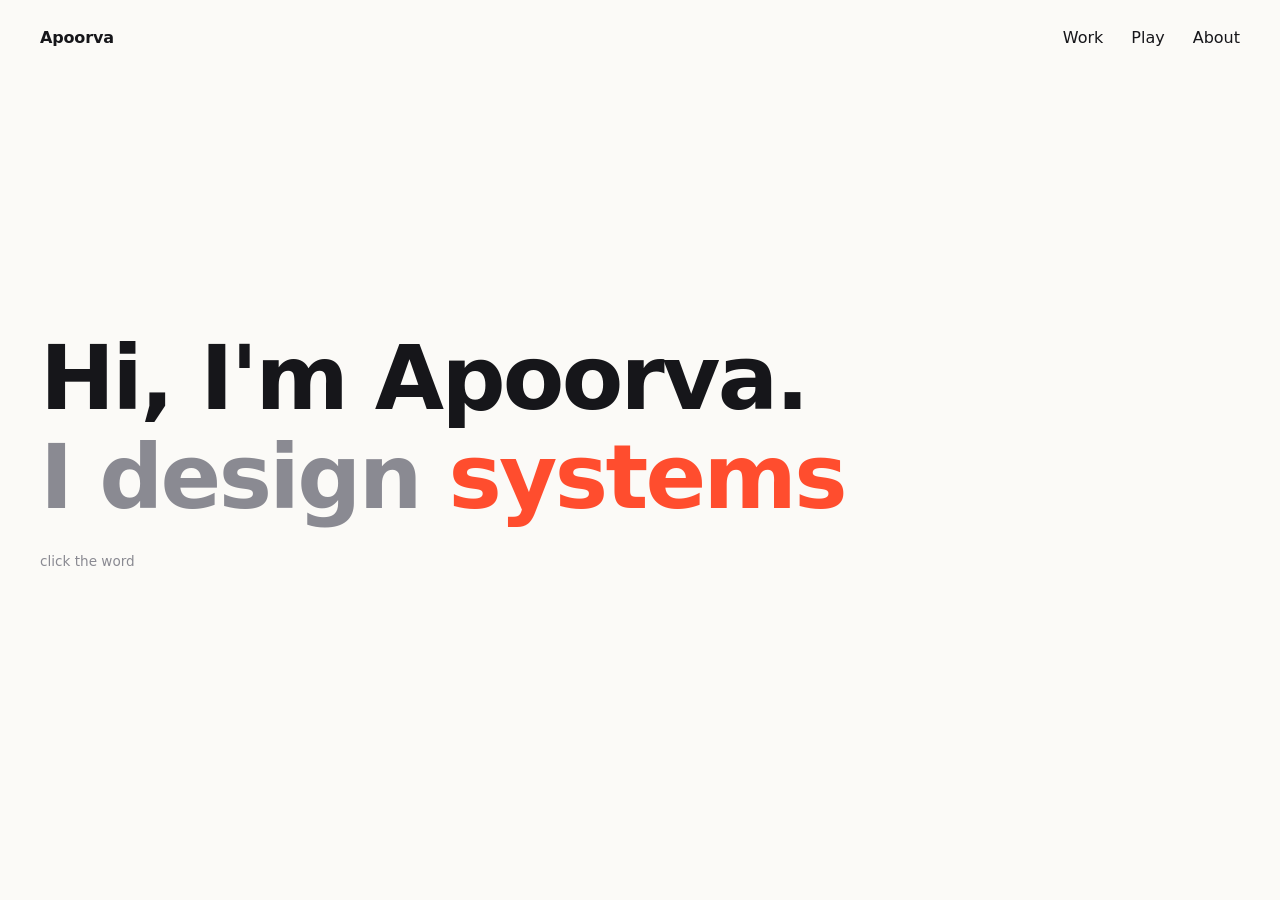
==== index.html @ 8e86af6f "Add files via upload" ====
<!doctype html>
<html lang="en">
<head>
  <meta charset="utf-8">
  <meta name="viewport" content="width=device-width, initial-scale=1">
  <title>Apoorva</title>
  <link rel="stylesheet" href="style.css">
</head>
<body>
  <header class="nav">
    <a class="logo" href="index.html">Apoorva</a>
    <nav>
      <a href="work.html">Work</a>
      <a href="play.html">Play</a>
      <a href="about.html">About</a>
    </nav>
  </header>

  <main class="hero">
    <h1>Hi, I'm Apoorva.</h1>
    <p class="line">
      I design
      <button id="word" class="word" type="button" aria-live="polite" title="Click to change">systems</button>
    </p>
    <p class="hint">click the word</p>
  </main>

  <script src="script.js"></script>
</body>
</html>
---- style.css ----
:root {
  --bg: #fbfaf7;
  --fg: #16161a;
  --muted: #8a8a92;
  --accent: #ff4d2e;
}

@media (prefers-color-scheme: dark) {
  :root {
    --bg: #121214;
    --fg: #f3f1ec;
    --muted: #77777f;
  }
}

* { box-sizing: border-box; margin: 0; padding: 0; }

body {
  background: var(--bg);
  color: var(--fg);
  font-family: "Inter", system-ui, -apple-system, "Helvetica Neue", sans-serif;
  min-height: 100vh;
}

.nav {
  position: fixed;
  top: 0; left: 0; right: 0;
  display: flex;
  justify-content: space-between;
  align-items: center;
  padding: 28px 40px;
  z-index: 10;
}

.logo {
  font-weight: 600;
  letter-spacing: -0.01em;
  color: var(--fg);
  text-decoration: none;
}

.nav nav { display: flex; gap: 28px; }

.nav nav a {
  color: var(--fg);
  text-decoration: none;
  font-size: 1rem;
  position: relative;
}

.nav nav a::after {
  content: "";
  position: absolute;
  left: 0; bottom: -4px;
  width: 100%; height: 2px;
  background: var(--accent);
  transform: scaleX(0);
  transform-origin: left;
  transition: transform .25s ease;
}

.nav nav a:hover::after,
.nav nav a[aria-current="page"]::after { transform: scaleX(1); }

/* Home */
.hero {
  min-height: 100vh;
  display: flex;
  flex-direction: column;
  justify-content: center;
  padding: 0 40px;
}

.hero h1 {
  font-size: clamp(2.4rem, 7vw, 6rem);
  font-weight: 600;
  letter-spacing: -0.03em;
  line-height: 1.05;
}

.line {
  font-size: clamp(2.4rem, 7vw, 6rem);
  font-weight: 600;
  letter-spacing: -0.03em;
  line-height: 1.15;
  color: var(--muted);
}

.word {
  font: inherit;
  letter-spacing: inherit;
  color: var(--accent);
  background: none;
  border: 0;
  cursor: pointer;
  padding: 0;
  display: inline-block;
  transition: opacity .18s ease, transform .18s ease;
}

.word.out { opacity: 0; transform: translateY(-0.25em); }
.word:focus-visible { outline: 2px solid var(--accent); outline-offset: 6px; }

.hint {
  margin-top: 24px;
  font-size: .85rem;
  color: var(--muted);
}

/* Inner pages */
.page {
  min-height: 100vh;
  padding: 140px 40px 80px;
  max-width: 960px;
}

.page h1 {
  font-size: clamp(2rem, 5vw, 3.5rem);
  font-weight: 600;
  letter-spacing: -0.03em;
  margin-bottom: 24px;
}

.page p { color: var(--muted); font-size: 1.1rem; line-height: 1.6; max-width: 56ch; }

@media (max-width: 600px) {
  .nav { padding: 20px; }
  .nav nav { gap: 18px; }
  .hero, .page { padding-left: 20px; padding-right: 20px; }
}
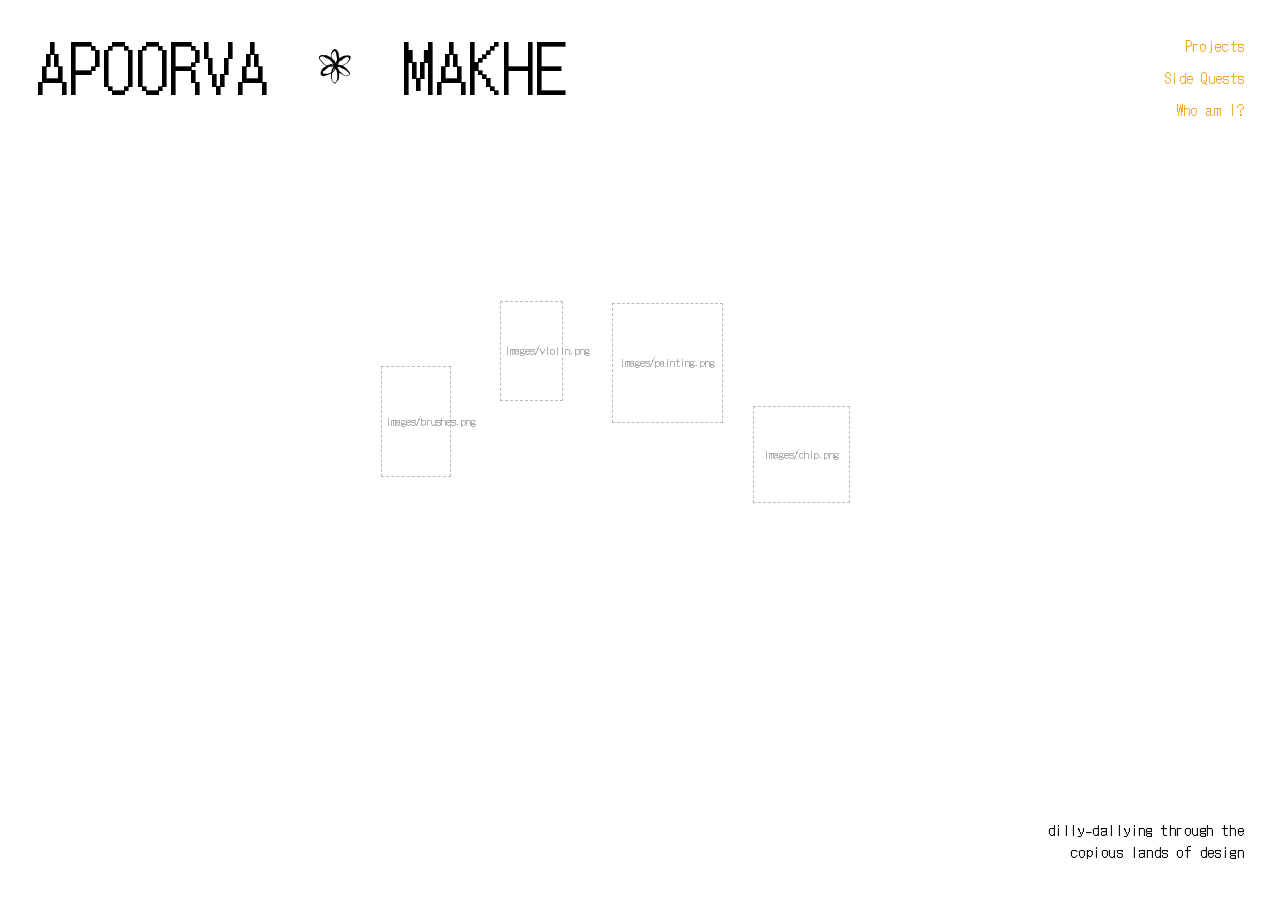
==== commit c384baca: "Add files via upload" ====
--- a/index.html
+++ b/index.html
@@ -3,28 +3,57 @@
 <head>
   <meta charset="utf-8">
   <meta name="viewport" content="width=device-width, initial-scale=1">
-  <title>Apoorva</title>
-  <link rel="stylesheet" href="style.css">
+  <title>Apoorva Makhe</title>
+  <link rel="preconnect" href="https://fonts.googleapis.com">
+  <link rel="preconnect" href="https://fonts.gstatic.com" crossorigin>
+  <link href="https://fonts.googleapis.com/css2?family=DotGothic16&display=swap" rel="stylesheet">
+  <link rel="stylesheet" href="home.css">
+  <link rel="stylesheet" href="grid.css">
 </head>
-<body>
-  <header class="nav">
-    <a class="logo" href="index.html">Apoorva</a>
-    <nav>
-      <a href="work.html">Work</a>
-      <a href="play.html">Play</a>
-      <a href="about.html">About</a>
+<body class="home home-page">
+  <header class="top">
+    <h1 class="name" aria-label="Apoorva Makhe">
+      <span>APOORVA</span>
+      <svg class="flower" viewBox="0 0 100 100" aria-hidden="true">
+        <g fill="currentColor">
+          <path fill-rule="evenodd" d="M48.3 9.2 L53.9 13.0 L57.4 19.2 L59.2 33.4 L58.1 43.9 L53.5 50.2 L46.2 48.3 L42.5 44.3 L38.8 34.5 L38.9 21.9 L42.0 14.3Z M44.5 17.1 L40.4 22.5 L40.5 34.0 L43.9 42.8 L46.4 46.9 L52.8 47.1 L53.7 40.2 L53.6 32.4 L51.9 22.8 L50.8 18.3 L48.5 13.9Z"/>
+          <path fill-rule="evenodd" d="M86.7 27.4 L86.8 33.9 L79.6 44.1 L68.7 50.1 L59.6 52.6 L53.1 53.0 L48.2 47.2 L52.4 38.8 L59.6 31.6 L70.6 26.2 L81.4 24.9Z M76.9 29.6 L71.4 32.6 L64.6 37.6 L58.0 40.9 L51.9 45.7 L55.1 51.1 L60.0 51.0 L68.3 48.9 L78.3 43.1 L83.5 34.8 L81.9 30.4Z"/>
+          <path fill-rule="evenodd" d="M85.1 72.8 L79.4 75.5 L70.9 74.6 L58.3 66.9 L50.7 60.0 L49.7 52.1 L51.1 47.6 L59.2 48.2 L69.3 51.4 L78.2 58.8 L85.0 67.1Z M81.3 67.1 L74.7 61.1 L66.9 57.1 L60.4 54.3 L57.0 52.8 L54.9 55.0 L56.2 58.7 L60.7 64.8 L71.0 73.0 L78.3 74.3 L83.9 72.0Z"/>
+          <path fill-rule="evenodd" d="M49.1 94.7 L41.4 89.4 L39.5 80.4 L39.0 70.5 L41.2 58.7 L45.9 52.4 L52.4 52.0 L57.4 58.9 L59.4 68.4 L58.3 83.6 L53.6 89.4Z M52.6 87.7 L54.6 81.4 L54.2 69.1 L52.5 62.5 L51.2 58.8 L46.7 57.2 L44.2 61.2 L41.5 70.7 L41.5 79.6 L42.3 88.4 L49.1 92.3Z"/>
+          <path fill-rule="evenodd" d="M14.3 74.1 L13.7 66.7 L18.8 56.9 L29.9 50.1 L38.3 46.4 L48.0 48.5 L52.2 53.5 L48.3 62.0 L41.8 68.1 L32.4 72.8 L21.1 76.1Z M23.4 70.4 L31.7 69.9 L40.4 66.6 L46.4 61.3 L50.3 54.3 L46.7 49.5 L38.0 50.6 L31.7 54.7 L25.1 61.1 L19.2 65.0 L19.8 70.1Z"/>
+          <path fill-rule="evenodd" d="M9.9 27.9 L15.0 24.3 L28.3 24.8 L39.2 30.5 L48.7 39.1 L50.8 47.5 L46.5 52.5 L36.5 53.2 L24.6 49.4 L18.1 44.0 L10.0 33.6Z M12.3 34.2 L19.6 42.7 L25.1 48.5 L36.3 50.9 L43.3 49.9 L46.2 45.6 L41.5 41.4 L35.0 35.6 L27.1 31.5 L18.2 27.4 L12.3 29.3Z"/>
+          <path d="M56.5 50.0 L53.6 54.5 L48.8 55.1 L45.0 52.4 L45.7 47.9 L49.0 45.6 L54.0 45.0Z"/>
+        </g>
+      </svg>
+      <span>MAKHE</span>
+    </h1>
+
+    <nav class="menu">
+      <a href="work.html">Projects</a>
+      <a href="play.html">Side Quests</a>
+      <a href="about.html">Who am I?</a>
     </nav>
   </header>
 
-  <main class="hero">
-    <h1>Hi, I'm Apoorva.</h1>
-    <p class="line">
-      I design
-      <button id="word" class="word" type="button" aria-live="polite" title="Click to change">systems</button>
-    </p>
-    <p class="hint">click the word</p>
+  <svg class="lineart" aria-hidden="true"></svg>
+
+  <main class="stage" aria-label="Things I make">
+    <figure class="obj brushes" data-art="brush">
+      <img src="images/brushes.png" alt="Paintbrushes in a glass">
+    </figure>
+    <figure class="obj violin" data-art="strings">
+      <img src="images/violin.png" alt="Violin">
+    </figure>
+    <figure class="obj painting" data-art="bauhaus">
+      <img src="images/painting.png" alt="Abstract geometric painting">
+    </figure>
+    <figure class="obj chip" data-art="circuit">
+      <img src="images/chip.png" alt="Circuit board">
+    </figure>
   </main>
 
-  <script src="script.js"></script>
+  <p class="tagline">dilly-dallying through the<br>copious lands of design</p>
+
+  <script src="landing.js"></script>
 </body>
 </html>
--- a/home.css
+++ b/home.css
@@ -0,0 +1,200 @@
+/* Landing page — measurements taken from the Figma frame (1994px wide),
+   expressed in vw so the composition scales with the window. */
+
+:root {
+  --bg: #ffffff;
+  --ink: #000000;
+  --accent: #f5a623;     /* nav orange */
+  --line: #cfcfcf;       /* faint grey of the line drawings */
+  --font: "DotGothic16", ui-monospace, monospace;
+}
+
+* { box-sizing: border-box; margin: 0; padding: 0; }
+
+html, body { height: 100%; }
+
+body.home {
+  background: var(--bg);
+  color: var(--ink);
+  font-family: var(--font);
+  min-height: 100vh;
+  position: relative;
+  overflow-x: hidden;
+}
+
+/* ---------- Header ---------- */
+.top {
+  display: flex;
+  justify-content: space-between;
+  align-items: flex-start;
+  padding: 2.6vw 2.2vw 0 2.1vw;
+}
+
+.name {
+  display: flex;
+  align-items: center;
+  gap: 3.6vw;
+  font-weight: 400;
+  font-size: 5vw;
+  line-height: 1;
+  letter-spacing: 0.02em;
+  margin-top: -0.2vw;
+}
+
+.flower {
+  width: 3.2vw;
+  height: 3.2vw;
+  transition: transform .8s ease;
+}
+.name:hover .flower { transform: rotate(180deg); }
+
+.menu {
+  display: flex;
+  flex-direction: column;
+  align-items: flex-end;
+  gap: 0.95vw;
+  padding-top: 0;
+}
+
+.menu a {
+  color: var(--accent);
+  text-decoration: none;
+  font-size: clamp(13px, 1.1vw, 22px);
+  letter-spacing: 0.02em;
+}
+.menu a:hover { color: var(--ink); }
+
+/* ---------- Objects ---------- */
+.stage {
+  position: absolute;
+  inset: 0;
+  pointer-events: none;
+}
+
+.obj {
+  position: absolute;
+  pointer-events: auto;
+  z-index: 2;
+  transition: transform .3s ease;
+}
+.obj img { display: block; width: 100%; height: auto; }
+
+.obj:hover {
+  transform: translateY(-0.6vw);
+}
+
+.brushes  { left: 29.8vw; top: 28.6vw; width: 5.4vw; }
+.violin   { left: 39.1vw; top: 23.5vw; width: 4.9vw; }
+.painting { left: 47.8vw; top: 23.7vw; width: 8.7vw; }
+.chip     { left: 58.8vw; top: 31.7vw; width: 7.6vw; }
+
+/* placeholder until image files exist */
+.obj.missing {
+  aspect-ratio: 1 / 1.6;
+  border: 1px dashed #bbb;
+  display: grid;
+  place-items: center;
+}
+.obj.painting.missing { aspect-ratio: 1 / 1.07; }
+.obj.chip.missing     { aspect-ratio: 1; }
+.obj.missing img { display: none; }
+.obj.missing::after {
+  content: attr(data-label);
+  font-size: 10px;
+  color: #999;
+  text-align: center;
+  padding: 4px;
+}
+
+/* ---------- Tagline ---------- */
+.tagline {
+  position: absolute;
+  right: 2.9vw;
+  bottom: 3vw;
+  text-align: right;
+  font-size: clamp(14px, 1.15vw, 24px);
+  line-height: 1.55;
+  letter-spacing: 0.03em;
+}
+
+/* ---------- Mobile ---------- */
+@media (max-width: 700px) {
+  .top { flex-direction: column; gap: 28px; padding: 24px 16px 0; }
+  .name { font-size: 8.4vw; gap: 3vw; }
+  .flower { width: 5.5vw; height: 5.5vw; }
+  .menu { flex-direction: row; align-items: center; gap: 20px; }
+
+  .stage {
+    position: static;
+    display: flex;
+    flex-wrap: wrap;
+    justify-content: center;
+    align-items: flex-end;
+    gap: 24px;
+    padding: 48px 16px 140px;
+    pointer-events: auto;
+  }
+  .obj { position: static; }
+  .brushes  { width: 18vw; }
+  .violin   { width: 16vw; }
+  .painting { width: 28vw; }
+  .chip     { width: 22vw; }
+
+  .tagline { right: 16px; bottom: 24px; }
+}
+
+/* ---------- Line drawings behind everything ---------- */
+.top, .tagline { position: relative; z-index: 2; }
+.tagline { position: absolute; }
+
+.lineart {
+  position: fixed;
+  inset: 0;
+  width: 100%;
+  height: 100%;
+  z-index: 1;
+  pointer-events: none;
+}
+.lineart .set { opacity: 0; transition: opacity .7s ease; }
+.lineart .set.on { opacity: 1; transition: opacity .2s ease; }
+
+.lineart .ln {
+  fill: none;
+  stroke: var(--line);
+  stroke-width: 1.1;
+  stroke-linecap: round;
+  stroke-linejoin: round;
+  stroke-dasharray: 1;
+  stroke-dashoffset: 1;
+}
+.lineart .set.on .ln {
+  animation: draw var(--dur, 1.6s) cubic-bezier(.45, .05, .25, 1) forwards;
+  animation-delay: var(--d, 0s);
+}
+@keyframes draw { to { stroke-dashoffset: 0; } }
+
+/* violin strings shiver a little once they're drawn */
+.lineart .set.on .string {
+  animation:
+    draw var(--dur, 1.6s) cubic-bezier(.45, .05, .25, 1) forwards,
+    shiver .09s linear calc(var(--d, 0s) + var(--dur, 1.6s)) 14 alternate;
+  animation-delay: var(--d, 0s), calc(var(--d, 0s) + var(--dur, 1.6s));
+}
+@keyframes shiver { from { translate: -.6px 0; } to { translate: .6px 0; } }
+
+/* brush stroke: a soft filled shape revealed along its path */
+.lineart .ink { fill: #ececec; }
+.lineart .bristle { stroke: #dedede; stroke-width: .8; }
+.lineart .reveal {
+  fill: none;
+  stroke: #fff;
+  stroke-linecap: round;
+  stroke-dasharray: 1;
+  stroke-dashoffset: 1;
+}
+.lineart .set.on .reveal { animation: draw 1.5s cubic-bezier(.5, 0, .3, 1) forwards; }
+
+@media (prefers-reduced-motion: reduce) {
+  .lineart .ln, .lineart .reveal { stroke-dashoffset: 0; }
+  .lineart .set.on .ln, .lineart .set.on .reveal, .lineart .set.on .string { animation: none; }
+}
--- a/grid.css
+++ b/grid.css
@@ -0,0 +1,30 @@
+/* Shared spacing for every page — load this LAST.
+   One page margin (--M) and one column gap (--G), so titles, the door
+   link and page edges line up the same way across the whole site. */
+
+:root {
+  --M: clamp(16px, 2.8vw, 56px);   /* outer margin: left, right, top, bottom */
+  --G: clamp(8px, 1.4vw, 28px);    /* gap between grid columns */
+}
+
+@media (min-width: 701px) {
+  /* page title: same spot and size on every inner page */
+  .board .title {
+    left: var(--M);
+    top: var(--M);
+    font-size: 5.2vw;
+  }
+
+  /* door + AM: same spot and size on every inner page */
+  .board .home {
+    right: var(--M);
+    top: var(--M);
+    gap: .6vw;
+  }
+  .board .home svg  { width: clamp(16px, 1.85vw, 40px); }
+  .board .home span { font-size: clamp(14px, 1.7vw, 36px); }
+
+  /* landing page edges */
+  .home-page .top { padding: var(--M) var(--M) 0; }
+  .home-page .tagline { right: var(--M); bottom: var(--M); }
+}
